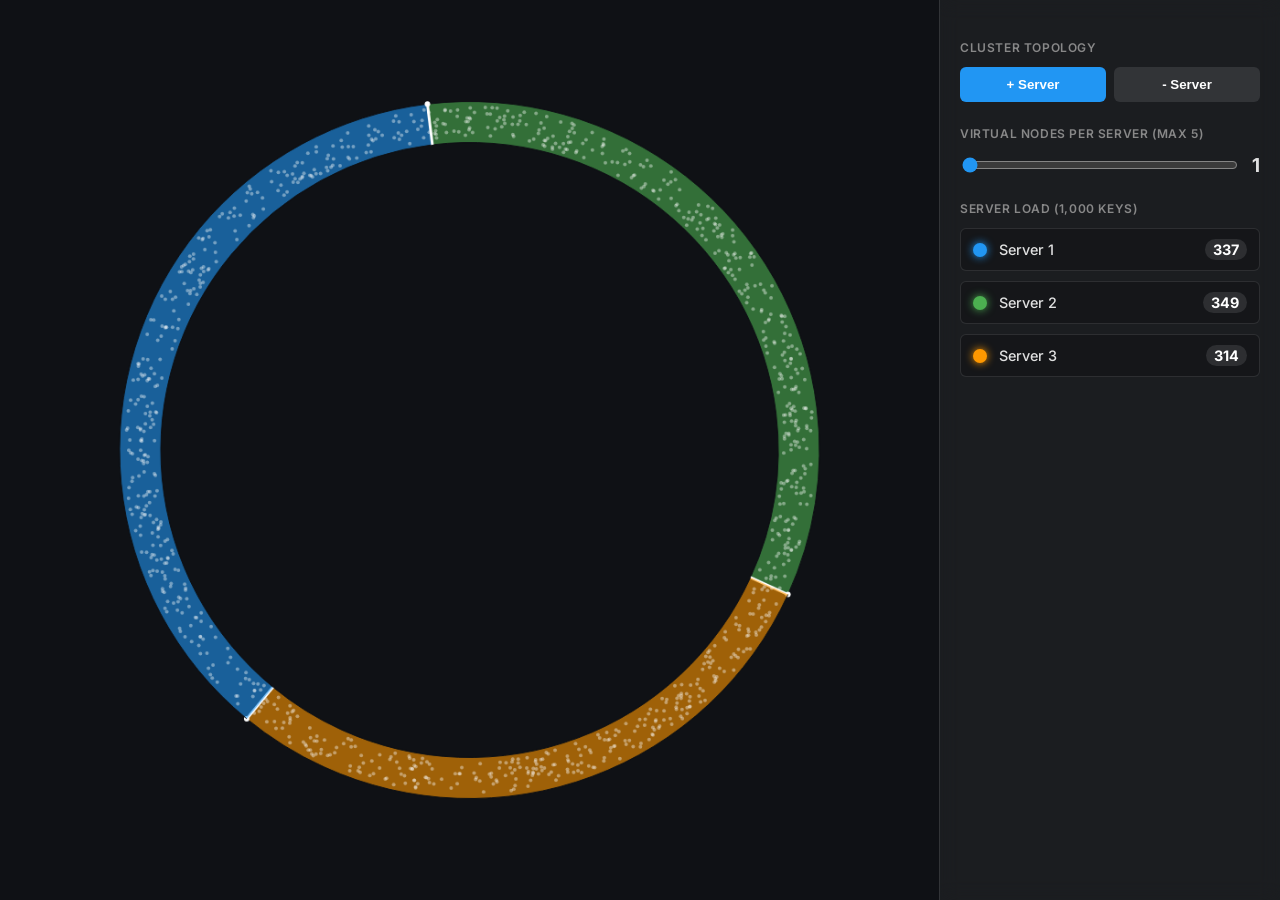
==== demos/consistent-hashing-ring/index.html @ 343ec64e "missing demo added" ====
<!DOCTYPE html>
<html lang="en">

<head>
    <meta charset="UTF-8">
    <meta name="viewport" content="width=device-width, initial-scale=1.0">
    <title>Consistent Hashing - Presentation Sandbox</title>
    <link rel="stylesheet" href="style.css">
</head>

<body>
    <section id="canvas-container">
        <canvas id="ring-canvas"></canvas>
    </section>

    <aside id="sidebar">
        <div class="control-group">
            <span class="label">Cluster Topology</span>
            <div class="btn-row">
                <button onclick="addNode()">+ Server</button>
                <button class="secondary" onclick="removeNode()">- Server</button>
            </div>
        </div>

        <div class="control-group">
            <span class="label">Virtual Nodes per Server (Max 5)</span>
            <div style="display: flex; align-items: center; gap: 12px;">
                <input type="range" id="vnode-slider" min="1" max="5" value="1" oninput="updateVNodes(this.value)">
                <span id="vnode-display" class="stat-value">1</span>
            </div>
        </div>

        <div class="control-group">
            <span class="label">Server Load (1,000 Keys)</span>
            <div id="legend-container"></div>
        </div>
    </aside>

    <script src="ring.js"></script>
</body>

</html>
---- demos/consistent-hashing-ring/style.css ----
@import url('https://fonts.googleapis.com/css2?family=Inter:wght@400;500;700&display=swap');

:root {
    --bg-color: #0f1115;
    --panel-bg: rgba(255, 255, 255, 0.05);
    --border-color: rgba(255, 255, 255, 0.1);
    --text-color: #e0e0e0;
    --accent-color: #2196f3;
}

body {
    margin: 0;
    padding: 0;
    font-family: 'Inter', sans-serif;
    background-color: var(--bg-color);
    color: var(--text-color);
    overflow: hidden;
    height: 100vh;
    display: flex;
}

#canvas-container {
    flex: 1;
    position: relative;
    display: flex;
    justify-content: center;
    align-items: center;
    padding: 40px;
}

canvas {
    max-width: 100%;
    max-height: 100%;
}

#sidebar {
    width: 300px;
    background: var(--panel-bg);
    border-left: 1px solid var(--border-color);
    backdrop-filter: blur(10px);
    display: flex;
    flex-direction: column;
    padding: 40px 20px 20px 20px;
    gap: 24px;
    overflow-y: auto;
}

.control-group {
    display: flex;
    flex-direction: column;
    gap: 12px;
}

.label {
    font-size: 0.75rem;
    font-weight: 600;
    color: #888;
    text-transform: uppercase;
    letter-spacing: 0.05em;
}

.btn-row {
    display: flex;
    gap: 8px;
}

button {
    flex: 1;
    background: var(--accent-color);
    color: white;
    border: none;
    padding: 10px;
    border-radius: 6px;
    font-weight: 600;
    cursor: pointer;
    transition: 0.2s;
}

button.secondary {
    background: rgba(255, 255, 255, 0.1);
}

button:hover {
    filter: brightness(1.2);
}

button:active {
    transform: scale(0.98);
}

/* Legend Styles */
#legend-container {
    display: flex;
    flex-direction: column;
    gap: 10px;
}

.legend-item {
    display: flex;
    align-items: center;
    background: rgba(0, 0, 0, 0.2);
    padding: 10px 12px;
    border-radius: 6px;
    border: 1px solid var(--border-color);
}

.legend-color {
    width: 14px;
    height: 14px;
    border-radius: 50%;
    margin-right: 12px;
    box-shadow: 0 0 8px currentColor;
}

.legend-name {
    flex: 1;
    font-weight: 500;
    font-size: 0.9rem;
}

.legend-count {
    font-weight: 700;
    font-size: 0.9rem;
    color: #fff;
    background: rgba(255, 255, 255, 0.1);
    padding: 2px 8px;
    border-radius: 12px;
}

/* Stats Grid */
.stat-grid {
    display: grid;
    grid-template-columns: 1fr 1fr;
    gap: 8px;
}

.stat-card {
    background: rgba(0, 0, 0, 0.2);
    border: 1px solid var(--border-color);
    padding: 12px;
    border-radius: 6px;
    display: flex;
    flex-direction: column;
}

.stat-value {
    font-size: 1.2rem;
    font-weight: 700;
}

.stat-label {
    font-size: 0.7rem;
    color: #888;
    margin-top: 4px;
}

input[type=range] {
    flex: 1;
    accent-color: var(--accent-color);
}
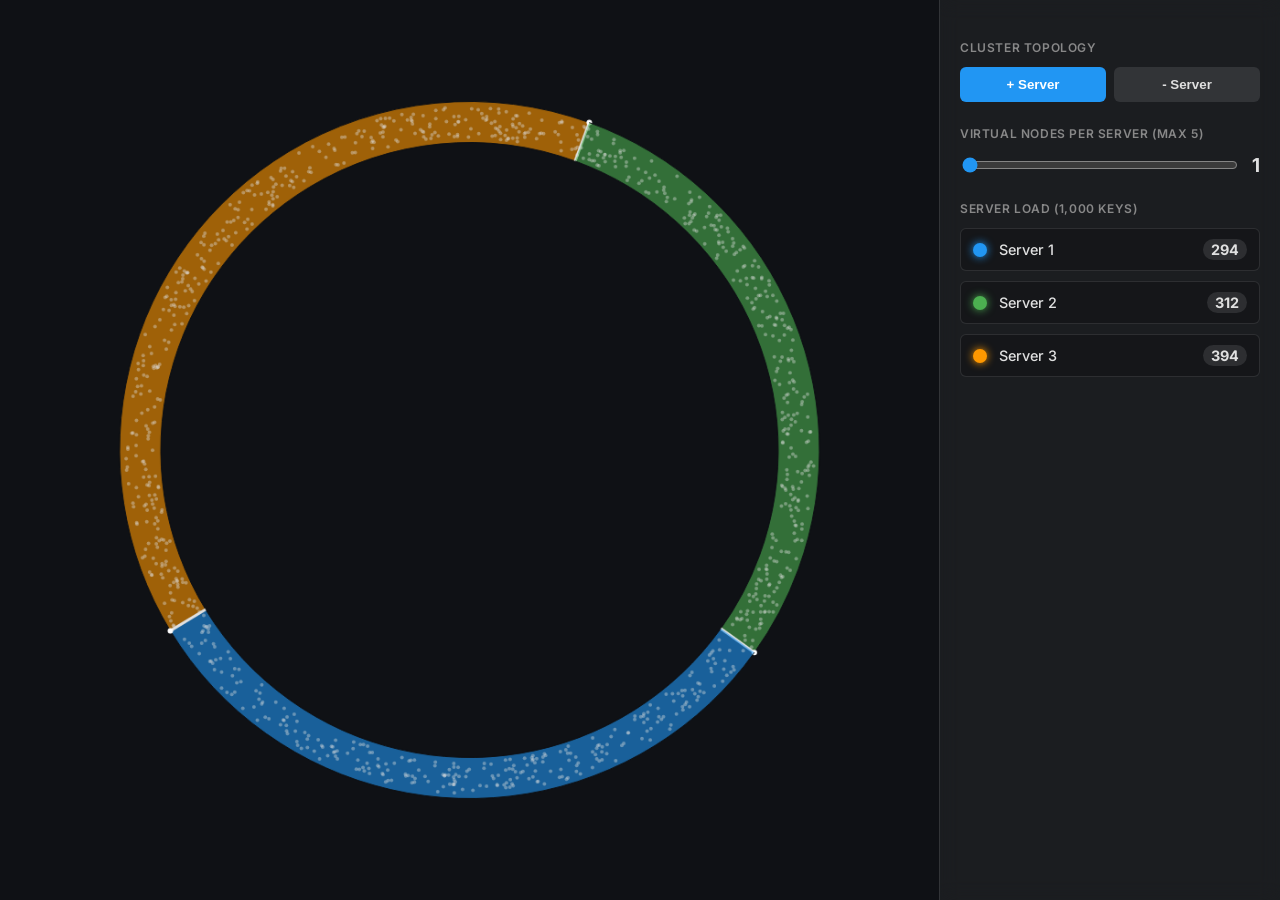
==== commit 4fa565e9: "light mode" ====
--- a/demos/consistent-hashing-ring/index.html
+++ b/demos/consistent-hashing-ring/index.html
@@ -6,6 +6,30 @@
     <meta name="viewport" content="width=device-width, initial-scale=1.0">
     <title>Consistent Hashing - Presentation Sandbox</title>
     <link rel="stylesheet" href="style.css">
+    <script>
+        // --- Theme Support ---
+        window.theme = 'dark';
+        function applyTheme(t) {
+            window.theme = t;
+            if (t === 'light') {
+                document.body.classList.add('light-theme');
+            } else {
+                document.body.classList.remove('light-theme');
+            }
+            if (window.visualizer) {
+                window.visualizer.updateTheme();
+            }
+        }
+        window.addEventListener('message', (event) => {
+            if (event.data && event.data.type === 'theme-change') {
+                applyTheme(event.data.theme);
+            }
+        });
+        // Initial handshake
+        if (window.parent !== window) {
+            window.parent.postMessage({ type: 'get-theme' }, '*');
+        }
+    </script>
 </head>
 
 <body>
--- a/demos/consistent-hashing-ring/style.css
+++ b/demos/consistent-hashing-ring/style.css
@@ -6,6 +6,20 @@
     --border-color: rgba(255, 255, 255, 0.1);
     --text-color: #e0e0e0;
     --accent-color: #2196f3;
+    --stat-bg: rgba(0, 0, 0, 0.2);
+    --ring-border: #0f1115;
+    --secondary-btn-bg: rgba(255, 255, 255, 0.1);
+}
+
+body.light-theme {
+    --bg-color: #f5f5f7;
+    --panel-bg: rgba(255, 255, 255, 0.8);
+    --border-color: rgba(0, 0, 0, 0.1);
+    --text-color: #1d1d1f;
+    --accent-color: #007aff;
+    --stat-bg: rgba(255, 255, 255, 0.9);
+    --ring-border: #f5f5f7;
+    --secondary-btn-bg: rgba(0, 0, 0, 0.05);
 }
 
 body {
@@ -77,7 +91,8 @@
 }
 
 button.secondary {
-    background: rgba(255, 255, 255, 0.1);
+    background: var(--secondary-btn-bg);
+    color: var(--text-color);
 }
 
 button:hover {
@@ -98,7 +113,7 @@
 .legend-item {
     display: flex;
     align-items: center;
-    background: rgba(0, 0, 0, 0.2);
+    background: var(--stat-bg);
     padding: 10px 12px;
     border-radius: 6px;
     border: 1px solid var(--border-color);
@@ -121,8 +136,8 @@
 .legend-count {
     font-weight: 700;
     font-size: 0.9rem;
-    color: #fff;
-    background: rgba(255, 255, 255, 0.1);
+    color: var(--text-color);
+    background: var(--secondary-btn-bg);
     padding: 2px 8px;
     border-radius: 12px;
 }
@@ -135,7 +150,7 @@
 }
 
 .stat-card {
-    background: rgba(0, 0, 0, 0.2);
+    background: var(--stat-bg);
     border: 1px solid var(--border-color);
     padding: 12px;
     border-radius: 6px;
